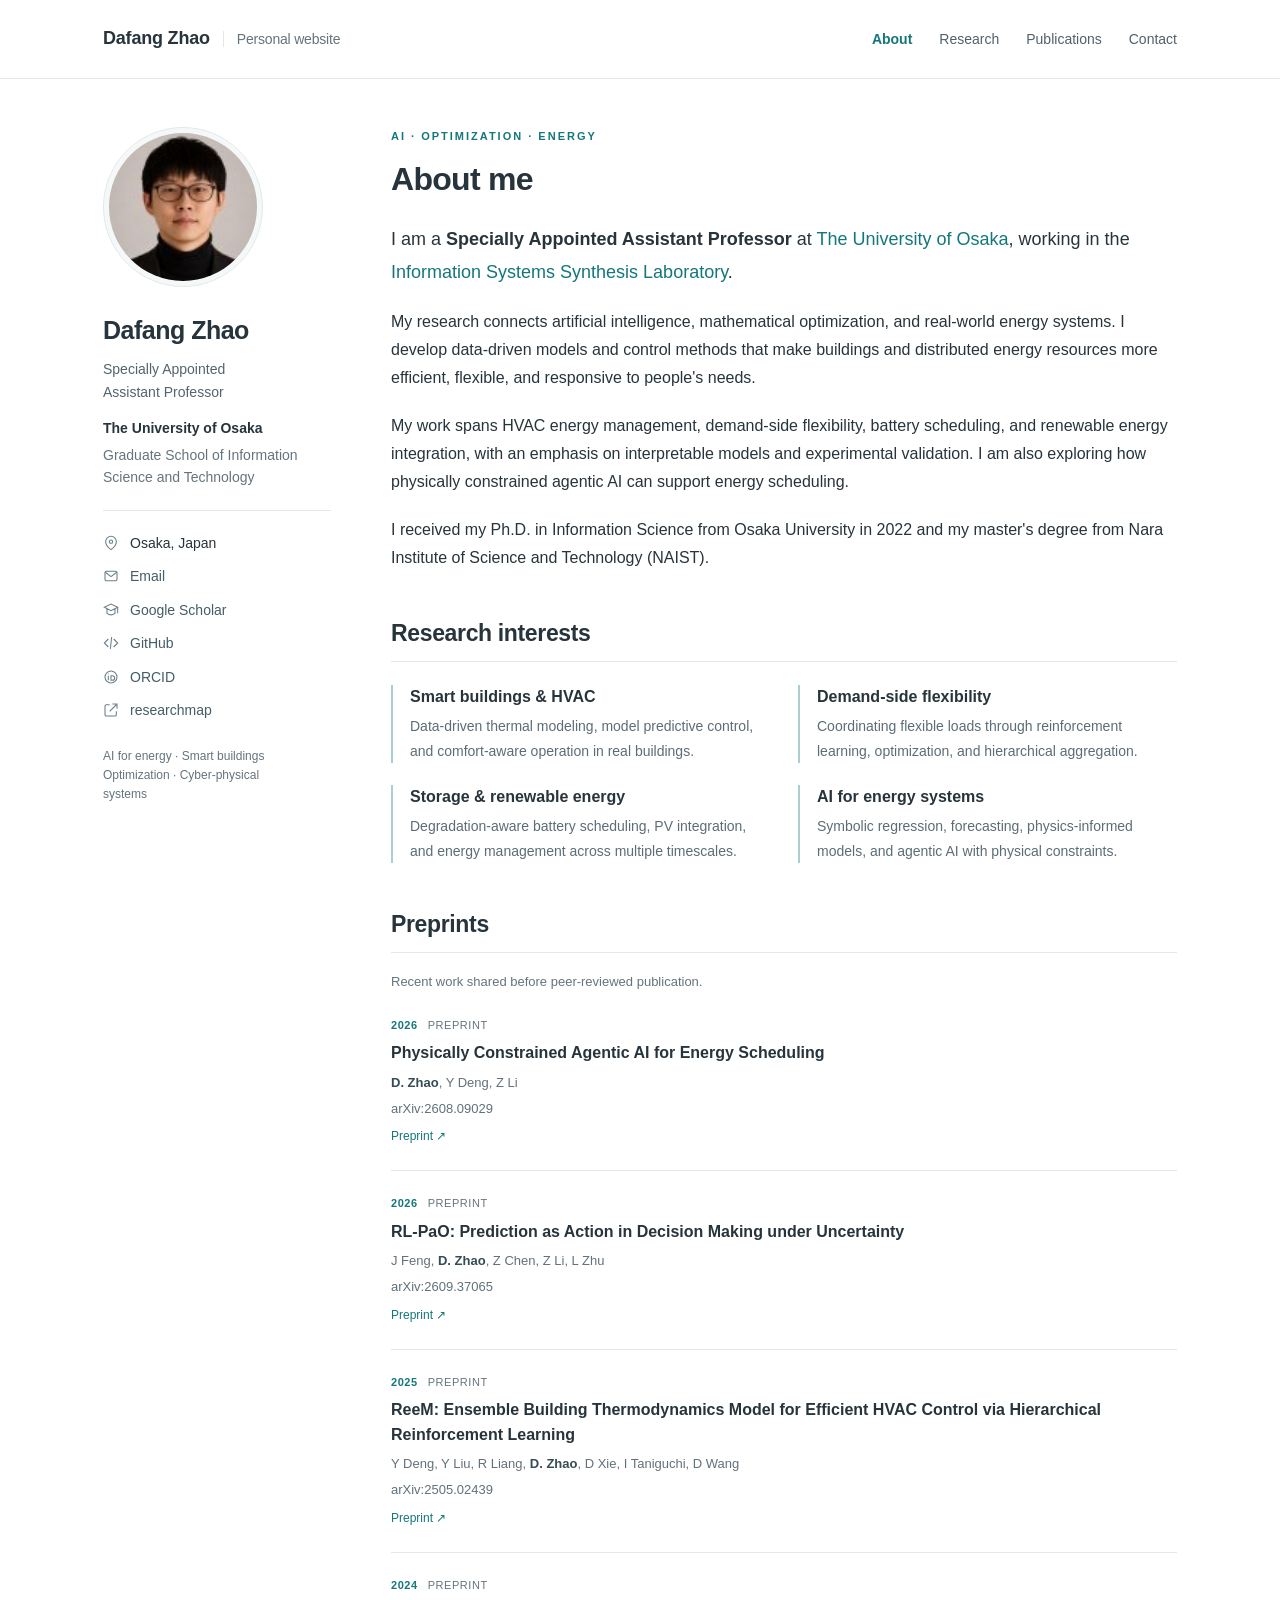
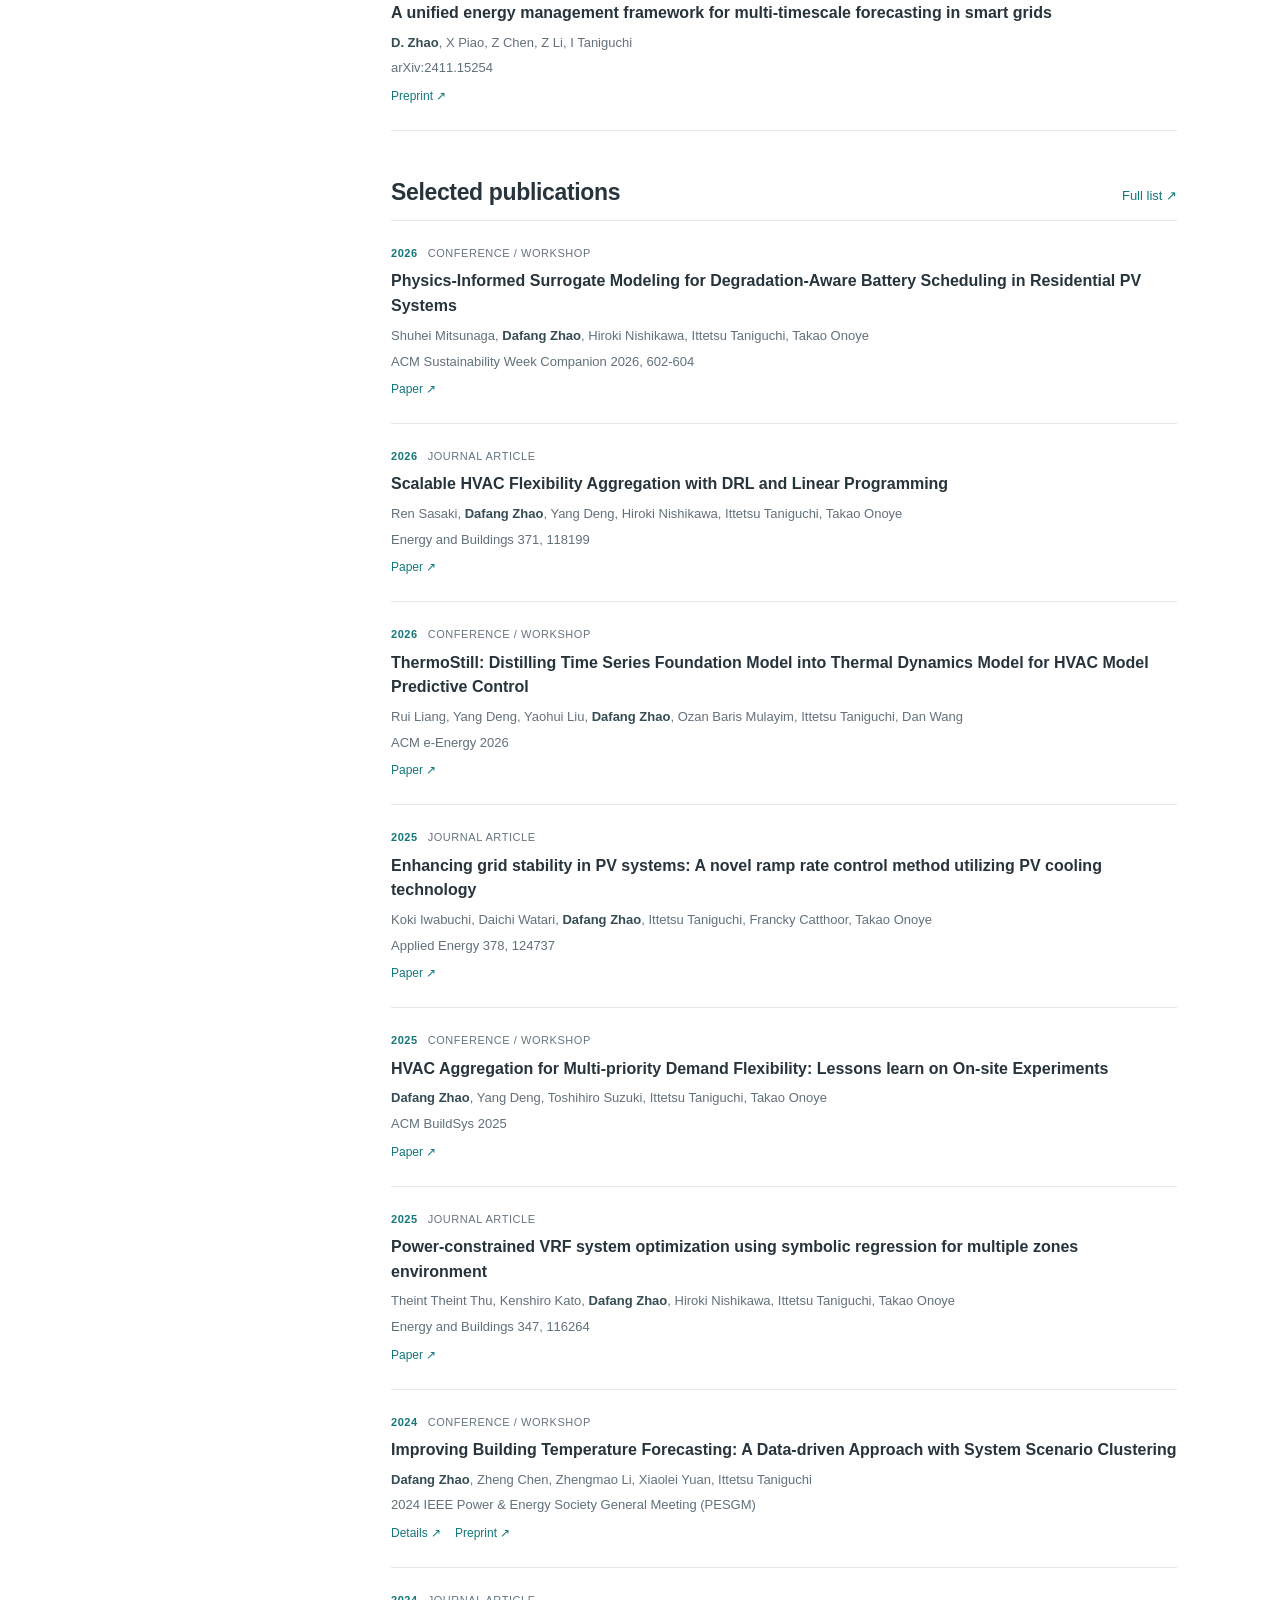
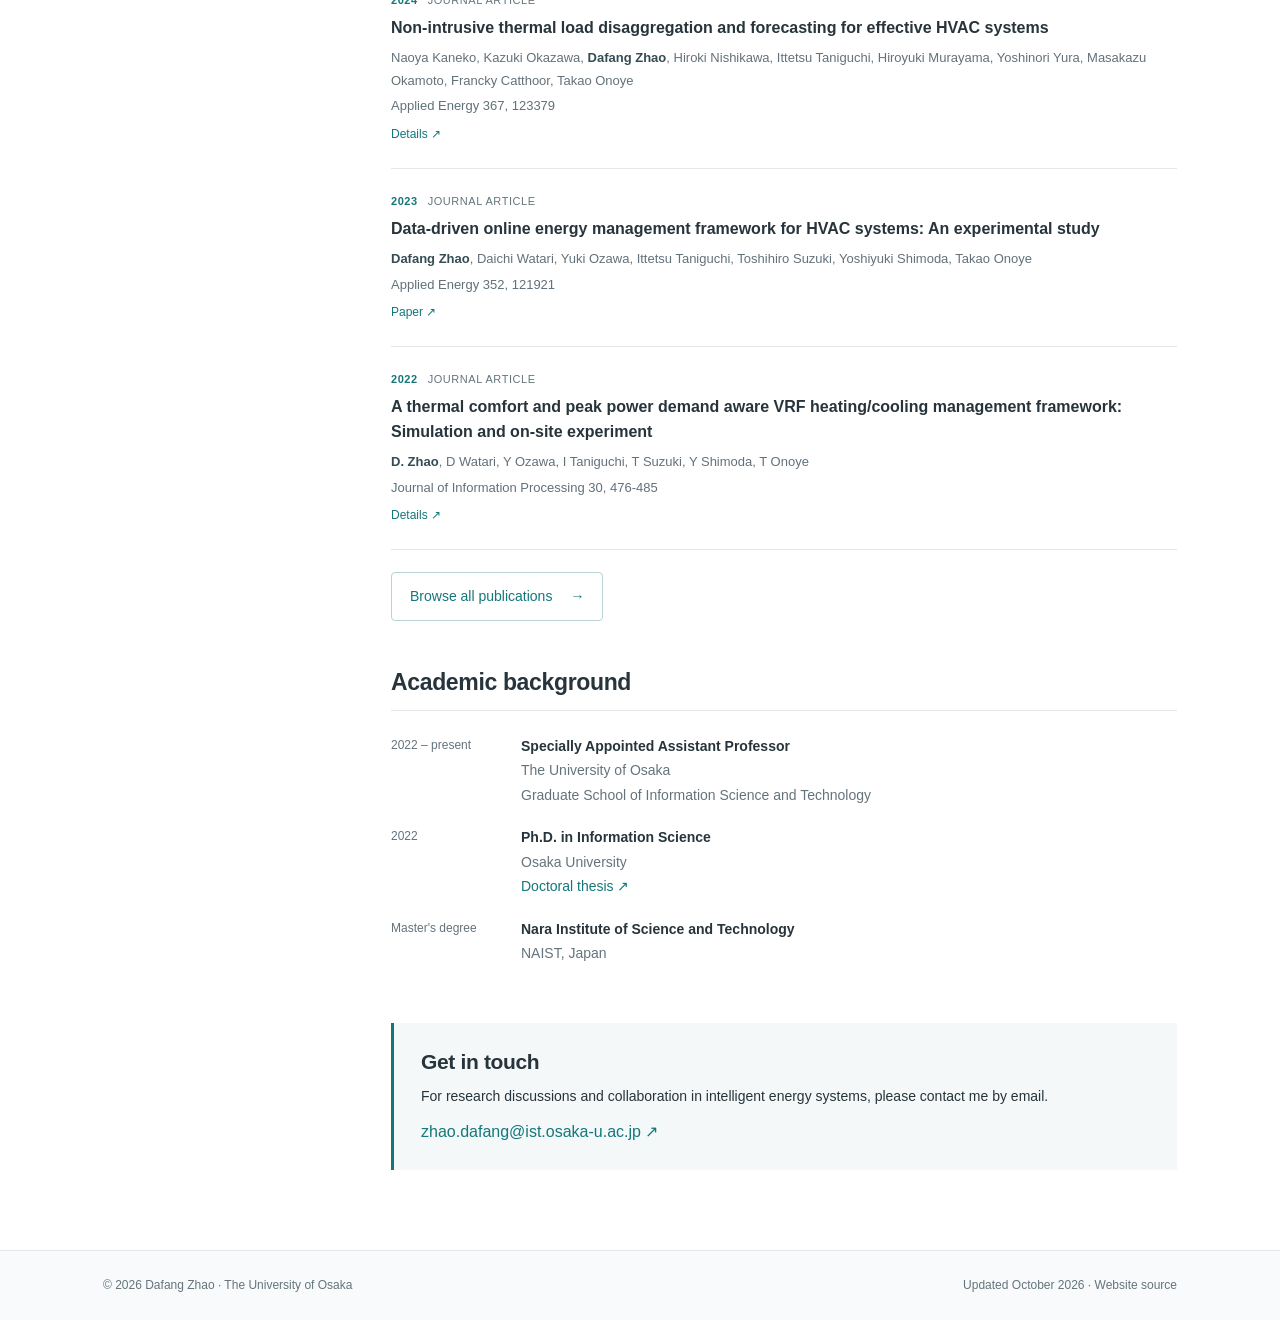
==== index.html @ ebcf97de "Build personal academic website with research profile and searchable publications" ====
<!doctype html>
<html lang="en"><head>
<meta charset="utf-8"><meta name="viewport" content="width=device-width, initial-scale=1">
<title>Dafang Zhao | AI for Energy</title>
<meta name="description" content="Dafang Zhao, Specially Appointed Assistant Professor at The University of Osaka. Research in AI for energy, HVAC control, battery scheduling, and optimization.">
<meta name="theme-color" content="#14777b"><meta property="og:type" content="website"><meta property="og:title" content="Dafang Zhao | AI for Energy">
<meta property="og:description" content="AI, optimization, and intelligent energy systems. Research, publications, and academic background."><meta property="og:url" content="https://jacobzhao.github.io/">
<link rel="canonical" href="https://jacobzhao.github.io/"><link rel="icon" href="assets/favicon.svg" type="image/svg+xml"><link rel="stylesheet" href="assets/style.css">
<script type="application/ld+json">{"@context": "https://schema.org", "@type": "Person", "name": "Dafang Zhao", "url": "https://jacobzhao.github.io/", "image": "https://jacobzhao.github.io/assets/portrait.jpg", "jobTitle": "Specially Appointed Assistant Professor", "affiliation": {"@type": "Organization", "name": "The University of Osaka"}, "sameAs": ["https://scholar.google.com/citations?user=62711IsAAAAJ&hl=en", "https://github.com/JacobZhao", "https://orcid.org/0000-0001-8107-4260", "https://researchmap.jp/zhaodafang?lang=en"]}</script><script src="assets/main.js" defer></script>
</head><body>
<a class="skip-link" href="#main">Skip to content</a>
<header class="masthead"><div class="masthead-inner"><a class="brand" href="index.html">Dafang Zhao<span>Personal website</span></a>
<nav class="main-nav" aria-label="Main navigation"><a href="index.html" aria-current="page">About</a><a href="index.html#research">Research</a><a href="publications.html" >Publications</a><a href="index.html#contact">Contact</a></nav></div></header>
<div class="page-layout"><aside class="profile" aria-label="Dafang Zhao's profile">
      <img class="portrait" src="assets/portrait.jpg" alt="Dafang Zhao" width="160" height="160">
      <h2 class="profile-name">Dafang Zhao</h2>
      <p class="profile-role">Specially Appointed<br>Assistant Professor</p>
      <p class="profile-institution">The University of Osaka<span>Graduate School of Information<br>Science and Technology</span></p>
      <ul class="profile-links"><li class="location"><svg viewBox="0 0 24 24" aria-hidden="true"><path d="M20 10c0 6-8 12-8 12S4 16 4 10a8 8 0 1 1 16 0Z"/><circle cx="12" cy="10" r="2.5"/></svg>Osaka, Japan</li><li><svg viewBox="0 0 24 24" aria-hidden="true"><rect x="3" y="5" width="18" height="14" rx="2"/><path d="m3 6 9 7 9-7"/></svg><a href="mailto:zhao.dafang@ist.osaka-u.ac.jp">Email</a></li><li><svg viewBox="0 0 24 24" aria-hidden="true"><path d="m2 8 10-5 10 5-10 5Z M6 10v7c4 3 8 3 12 0v-7 M22 8v9"/></svg><a href="https://scholar.google.com/citations?user=62711IsAAAAJ&amp;hl=en">Google Scholar</a></li><li><svg viewBox="0 0 24 24" aria-hidden="true"><path d="m8 6-6 6 6 6m8-12 6 6-6 6m-3-15-2 18"/></svg><a href="https://github.com/JacobZhao">GitHub</a></li><li><svg viewBox="0 0 24 24" aria-hidden="true"><circle cx="12" cy="12" r="9"/><path d="M8 10v7m0-10v1m4 2h2a3 3 0 0 1 0 7h-2Z"/></svg><a href="https://orcid.org/0000-0001-8107-4260">ORCID</a></li><li><svg viewBox="0 0 24 24" aria-hidden="true"><path d="M14 3h7v7m0-7L10 14m0-10H5a2 2 0 0 0-2 2v13a2 2 0 0 0 2 2h13a2 2 0 0 0 2-2v-5"/></svg><a href="https://researchmap.jp/zhaodafang?lang=en">researchmap</a></li></ul>
      <p class="sidebar-note">AI for energy · Smart buildings<br>Optimization · Cyber-physical systems</p>
    </aside><main class="content" id="main"><p class="eyebrow">AI · Optimization · Energy</p><h1>About me</h1>
    <p class="intro">I am a <strong>Specially Appointed Assistant Professor</strong> at <a href="https://www.osaka-u.ac.jp/en">The University of Osaka</a>, working in the <a href="https://www-ise2.ist.osaka-u.ac.jp/en/">Information Systems Synthesis Laboratory</a>.</p>
    <p>My research connects artificial intelligence, mathematical optimization, and real-world energy systems. I develop data-driven models and control methods that make buildings and distributed energy resources more efficient, flexible, and responsive to people's needs.</p>
    <p>My work spans HVAC energy management, demand-side flexibility, battery scheduling, and renewable energy integration, with an emphasis on interpretable models and experimental validation. I am also exploring how physically constrained agentic AI can support energy scheduling.</p>
    <p>I received my Ph.D. in Information Science from Osaka University in 2022 and my master's degree from Nara Institute of Science and Technology (NAIST).</p>
    <section class="section" id="research" aria-labelledby="research-title"><div class="section-heading"><h2 id="research-title">Research interests</h2></div>
    <div class="research-list">
      <article class="research-item"><h3>Smart buildings &amp; HVAC</h3><p>Data-driven thermal modeling, model predictive control, and comfort-aware operation in real buildings.</p></article>
      <article class="research-item"><h3>Demand-side flexibility</h3><p>Coordinating flexible loads through reinforcement learning, optimization, and hierarchical aggregation.</p></article>
      <article class="research-item"><h3>Storage &amp; renewable energy</h3><p>Degradation-aware battery scheduling, PV integration, and energy management across multiple timescales.</p></article>
      <article class="research-item"><h3>AI for energy systems</h3><p>Symbolic regression, forecasting, physics-informed models, and agentic AI with physical constraints.</p></article>
    </div></section>
    <section class="section" id="preprints" aria-labelledby="preprints-title"><div class="section-heading"><h2 id="preprints-title">Preprints</h2></div><p class="preprint-note">Recent work shared before peer-reviewed publication.</p><ul class="pub-list"><li class="publication" data-type="preprint" data-year="2026">
      <div class="pub-kicker"><span class="year">2026</span><span>Preprint</span></div>
      <h3><a href="https://arxiv.org/abs/2608.09029">Physically Constrained Agentic AI for Energy Scheduling</a></h3>
      <p class="authors"><strong>D. Zhao</strong>, Y Deng, Z Li</p><p class="venue">arXiv:2608.09029</p>
      <div class="pub-links"><a href="https://arxiv.org/abs/2608.09029">Preprint ↗</a></div></li><li class="publication" data-type="preprint" data-year="2026">
      <div class="pub-kicker"><span class="year">2026</span><span>Preprint</span></div>
      <h3><a href="https://arxiv.org/abs/2609.37065">RL-PaO: Prediction as Action in Decision Making under Uncertainty</a></h3>
      <p class="authors">J Feng, <strong>D. Zhao</strong>, Z Chen, Z Li, L Zhu</p><p class="venue">arXiv:2609.37065</p>
      <div class="pub-links"><a href="https://arxiv.org/abs/2609.37065">Preprint ↗</a></div></li><li class="publication" data-type="preprint" data-year="2025">
      <div class="pub-kicker"><span class="year">2025</span><span>Preprint</span></div>
      <h3><a href="https://arxiv.org/abs/2505.02439">ReeM: Ensemble Building Thermodynamics Model for Efficient HVAC Control via Hierarchical Reinforcement Learning</a></h3>
      <p class="authors">Y Deng, Y Liu, R Liang, <strong>D. Zhao</strong>, D Xie, I Taniguchi, D Wang</p><p class="venue">arXiv:2505.02439</p>
      <div class="pub-links"><a href="https://arxiv.org/abs/2505.02439">Preprint ↗</a></div></li><li class="publication" data-type="preprint" data-year="2024">
      <div class="pub-kicker"><span class="year">2024</span><span>Preprint</span></div>
      <h3><a href="https://arxiv.org/abs/2411.15254">A unified energy management framework for multi-timescale forecasting in smart grids</a></h3>
      <p class="authors"><strong>D. Zhao</strong>, X Piao, Z Chen, Z Li, I Taniguchi</p><p class="venue">arXiv:2411.15254</p>
      <div class="pub-links"><a href="https://arxiv.org/abs/2411.15254">Preprint ↗</a></div></li></ul></section><section class="section" id="publications" aria-labelledby="publications-title"><div class="section-heading"><h2 id="publications-title">Selected publications</h2><a href="publications.html">Full list ↗</a></div><ul class="pub-list"><li class="publication" data-type="conference" data-year="2026">
      <div class="pub-kicker"><span class="year">2026</span><span>Conference / workshop</span></div>
      <h3><a href="https://doi.org/10.1145/3765611.3815356">Physics-Informed Surrogate Modeling for Degradation-Aware Battery Scheduling in Residential PV Systems</a></h3>
      <p class="authors">Shuhei Mitsunaga, <strong>Dafang Zhao</strong>, Hiroki Nishikawa, Ittetsu Taniguchi, Takao Onoye</p><p class="venue">ACM Sustainability Week Companion 2026, 602-604</p>
      <div class="pub-links"><a href="https://doi.org/10.1145/3765611.3815356">Paper ↗</a></div></li><li class="publication" data-type="journal" data-year="2026">
      <div class="pub-kicker"><span class="year">2026</span><span>Journal article</span></div>
      <h3><a href="https://doi.org/10.1016/j.enbuild.2026.118199">Scalable HVAC Flexibility Aggregation with DRL and Linear Programming</a></h3>
      <p class="authors">Ren Sasaki, <strong>Dafang Zhao</strong>, Yang Deng, Hiroki Nishikawa, Ittetsu Taniguchi, Takao Onoye</p><p class="venue">Energy and Buildings 371, 118199</p>
      <div class="pub-links"><a href="https://doi.org/10.1016/j.enbuild.2026.118199">Paper ↗</a></div></li><li class="publication" data-type="conference" data-year="2026">
      <div class="pub-kicker"><span class="year">2026</span><span>Conference / workshop</span></div>
      <h3><a href="https://doi.org/10.1145/3744255.3811745">ThermoStill: Distilling Time Series Foundation Model into Thermal Dynamics Model for HVAC Model Predictive Control</a></h3>
      <p class="authors">Rui Liang, Yang Deng, Yaohui Liu, <strong>Dafang Zhao</strong>, Ozan Baris Mulayim, Ittetsu Taniguchi, Dan Wang</p><p class="venue">ACM e-Energy 2026</p>
      <div class="pub-links"><a href="https://doi.org/10.1145/3744255.3811745">Paper ↗</a></div></li><li class="publication" data-type="journal" data-year="2025">
      <div class="pub-kicker"><span class="year">2025</span><span>Journal article</span></div>
      <h3><a href="https://doi.org/10.1016/j.apenergy.2024.124737">Enhancing grid stability in PV systems: A novel ramp rate control method utilizing PV cooling technology</a></h3>
      <p class="authors">Koki Iwabuchi, Daichi Watari, <strong>Dafang Zhao</strong>, Ittetsu Taniguchi, Francky Catthoor, Takao Onoye</p><p class="venue">Applied Energy 378, 124737</p>
      <div class="pub-links"><a href="https://doi.org/10.1016/j.apenergy.2024.124737">Paper ↗</a></div></li><li class="publication" data-type="conference" data-year="2025">
      <div class="pub-kicker"><span class="year">2025</span><span>Conference / workshop</span></div>
      <h3><a href="https://doi.org/10.1145/3736425.3770099">HVAC Aggregation for Multi-priority Demand Flexibility: Lessons learn on On-site Experiments</a></h3>
      <p class="authors"><strong>Dafang Zhao</strong>, Yang Deng, Toshihiro Suzuki, Ittetsu Taniguchi, Takao Onoye</p><p class="venue">ACM BuildSys 2025</p>
      <div class="pub-links"><a href="https://doi.org/10.1145/3736425.3770099">Paper ↗</a></div></li><li class="publication" data-type="journal" data-year="2025">
      <div class="pub-kicker"><span class="year">2025</span><span>Journal article</span></div>
      <h3><a href="https://doi.org/10.1016/j.enbuild.2025.116264">Power-constrained VRF system optimization using symbolic regression for multiple zones environment</a></h3>
      <p class="authors">Theint Theint Thu, Kenshiro Kato, <strong>Dafang Zhao</strong>, Hiroki Nishikawa, Ittetsu Taniguchi, Takao Onoye</p><p class="venue">Energy and Buildings 347, 116264</p>
      <div class="pub-links"><a href="https://doi.org/10.1016/j.enbuild.2025.116264">Paper ↗</a></div></li><li class="publication" data-type="conference" data-year="2024">
      <div class="pub-kicker"><span class="year">2024</span><span>Conference / workshop</span></div>
      <h3><a href="https://scholar.google.com/citations?view_op=view_citation&amp;hl=en&amp;user=62711IsAAAAJ&amp;citation_for_view=62711IsAAAAJ:8k81kl-MbHgC">Improving Building Temperature Forecasting: A Data-driven Approach with System Scenario Clustering</a></h3>
      <p class="authors"><strong>Dafang Zhao</strong>, Zheng Chen, Zhengmao Li, Xiaolei Yuan, Ittetsu Taniguchi</p><p class="venue">2024 IEEE Power &amp; Energy Society General Meeting (PESGM)</p>
      <div class="pub-links"><a href="https://scholar.google.com/citations?view_op=view_citation&amp;hl=en&amp;user=62711IsAAAAJ&amp;citation_for_view=62711IsAAAAJ:8k81kl-MbHgC">Details ↗</a><a href="https://arxiv.org/abs/2402.13628">Preprint ↗</a></div></li><li class="publication" data-type="journal" data-year="2024">
      <div class="pub-kicker"><span class="year">2024</span><span>Journal article</span></div>
      <h3><a href="https://scholar.google.com/citations?view_op=view_citation&amp;hl=en&amp;user=62711IsAAAAJ&amp;citation_for_view=62711IsAAAAJ:ULOm3_A8WrAC">Non-intrusive thermal load disaggregation and forecasting for effective HVAC systems</a></h3>
      <p class="authors">Naoya Kaneko, Kazuki Okazawa, <strong>Dafang Zhao</strong>, Hiroki Nishikawa, Ittetsu Taniguchi, Hiroyuki Murayama, Yoshinori Yura, Masakazu Okamoto, Francky Catthoor, Takao Onoye</p><p class="venue">Applied Energy 367, 123379</p>
      <div class="pub-links"><a href="https://scholar.google.com/citations?view_op=view_citation&amp;hl=en&amp;user=62711IsAAAAJ&amp;citation_for_view=62711IsAAAAJ:ULOm3_A8WrAC">Details ↗</a></div></li><li class="publication" data-type="journal" data-year="2023">
      <div class="pub-kicker"><span class="year">2023</span><span>Journal article</span></div>
      <h3><a href="https://doi.org/10.1016/j.apenergy.2023.121921">Data-driven online energy management framework for HVAC systems: An experimental study</a></h3>
      <p class="authors"><strong>Dafang Zhao</strong>, Daichi Watari, Yuki Ozawa, Ittetsu Taniguchi, Toshihiro Suzuki, Yoshiyuki Shimoda, Takao Onoye</p><p class="venue">Applied Energy 352, 121921</p>
      <div class="pub-links"><a href="https://doi.org/10.1016/j.apenergy.2023.121921">Paper ↗</a></div></li><li class="publication" data-type="journal" data-year="2022">
      <div class="pub-kicker"><span class="year">2022</span><span>Journal article</span></div>
      <h3><a href="https://scholar.google.com/citations?view_op=view_citation&amp;hl=en&amp;user=62711IsAAAAJ&amp;citation_for_view=62711IsAAAAJ:qjMakFHDy7sC">A thermal comfort and peak power demand aware VRF heating/cooling management framework: Simulation and on-site experiment</a></h3>
      <p class="authors"><strong>D. Zhao</strong>, D Watari, Y Ozawa, I Taniguchi, T Suzuki, Y Shimoda, T Onoye</p><p class="venue">Journal of Information Processing 30, 476-485</p>
      <div class="pub-links"><a href="https://scholar.google.com/citations?view_op=view_citation&amp;hl=en&amp;user=62711IsAAAAJ&amp;citation_for_view=62711IsAAAAJ:qjMakFHDy7sC">Details ↗</a></div></li></ul><a class="all-link" href="publications.html">Browse all publications <span aria-hidden="true">→</span></a></section>
    <section class="section" id="background" aria-labelledby="background-title"><div class="section-heading"><h2 id="background-title">Academic background</h2></div>
    <div class="timeline"><div class="timeline-time">2022 – present</div><div><strong>Specially Appointed Assistant Professor</strong><p>The University of Osaka<br>Graduate School of Information Science and Technology</p></div></div>
    <div class="timeline"><div class="timeline-time">2022</div><div><strong>Ph.D. in Information Science</strong><p>Osaka University</p><a href="https://hdl.handle.net/11094/89577">Doctoral thesis ↗</a></div></div>
    <div class="timeline"><div class="timeline-time">Master's degree</div><div><strong>Nara Institute of Science and Technology</strong><p>NAIST, Japan</p></div></div></section>
    <section class="contact-box" id="contact" aria-labelledby="contact-title"><h2 id="contact-title">Get in touch</h2><p>For research discussions and collaboration in intelligent energy systems, please contact me by email.</p><a href="mailto:zhao.dafang@ist.osaka-u.ac.jp">zhao.dafang@ist.osaka-u.ac.jp ↗</a></section></main></div>
<footer class="footer"><div class="footer-inner"><span>© 2026 Dafang Zhao · The University of Osaka</span><span>Updated October 2026 · <a href="https://github.com/JacobZhao/JacobZhao.github.io">Website source</a></span></div></footer>
</body></html>
---- assets/style.css ----
:root{--ink:#27343b;--muted:#65747c;--accent:#14777b;--line:#e2e8e9;--soft:#f4f8f8;--paper:#fff;--max:1130px}*{box-sizing:border-box}html{scroll-behavior:smooth;scroll-padding-top:100px}body{margin:0;color:var(--ink);background:var(--paper);font:16px/1.75 -apple-system,BlinkMacSystemFont,"Segoe UI",Arial,sans-serif}a{color:var(--accent);text-decoration:none;text-underline-offset:4px}a:hover{text-decoration:underline}a:focus-visible,button:focus-visible,input:focus-visible,select:focus-visible,summary:focus-visible{outline:3px solid #e8ab44;outline-offset:4px}button,input,select{font:inherit}button,a,input,select{-webkit-tap-highlight-color:transparent}h1,h2,h3,p{margin-top:0}h1{font-size:32px;line-height:1.25;letter-spacing:-.7px;margin-bottom:24px}h2{font-size:23px;line-height:1.4;letter-spacing:-.35px;margin-bottom:22px}h3{font-size:17px;line-height:1.5;margin-bottom:5px}p{margin-bottom:20px}strong{font-weight:650}.skip-link{position:fixed;top:-100px;left:20px;background:var(--ink);color:white;padding:10px 20px;z-index:100}.skip-link:focus{top:10px}.masthead{border-bottom:1px solid var(--line);background:rgba(255,255,255,.97);position:sticky;top:0;z-index:10}.masthead-inner{max-width:var(--max);margin:auto;min-height:78px;display:flex;align-items:center;justify-content:space-between;padding:0 28px;gap:25px}.brand{font-weight:700;font-size:18px;color:var(--ink);letter-spacing:-.2px}.brand span{font-weight:400;color:var(--muted);font-size:14px;margin-left:13px;padding-left:13px;border-left:1px solid var(--line)}.main-nav{display:flex;gap:27px;font-size:14px}.main-nav a{color:#51616a}.main-nav a[aria-current=page]{color:var(--accent);font-weight:650}.page-layout{max-width:var(--max);margin:0 auto;display:grid;grid-template-columns:228px minmax(0,1fr);gap:60px;padding:48px 28px 80px}.profile{position:sticky;top:114px;align-self:start}.portrait{width:160px;height:160px;object-fit:cover;object-position:center 28%;border-radius:50%;padding:5px;border:1px solid var(--line);margin-bottom:19px;background:var(--soft)}.profile-name{font-size:25px;letter-spacing:-.5px;line-height:1.25;margin:0 0 12px}.profile-role{font-size:14px;line-height:1.65;color:#53646d;margin-bottom:13px}.profile-institution{font-size:14px;line-height:1.6;font-weight:600;margin-bottom:21px}.profile-institution span{display:block;font-weight:400;color:var(--muted);margin-top:4px}.profile-links{display:flex;flex-direction:column;gap:9px;margin:18px 0 24px;padding:20px 0 0;border-top:1px solid var(--line);list-style:none;font-size:14px}.profile-links li{display:flex;align-items:center;gap:11px}.profile-links svg{width:16px;height:16px;flex:none;stroke:currentColor;fill:none;stroke-width:1.6;color:#6c8088}.profile-links a{color:#465d67}.sidebar-note{font-size:12px;color:var(--muted);line-height:1.6;max-width:200px}.content{min-width:0}.eyebrow{font-size:11px;font-weight:700;letter-spacing:2px;text-transform:uppercase;color:var(--accent);margin-bottom:13px}.intro{font-size:18px;line-height:1.8}.intro strong{font-weight:650}.section{margin-top:45px;scroll-margin-top:105px}.section-heading{display:flex;align-items:baseline;justify-content:space-between;gap:16px;border-bottom:1px solid var(--line);margin-bottom:23px;padding-bottom:12px}.section-heading h2{margin:0}.section-heading a{font-size:13px;white-space:nowrap}.research-list{display:grid;grid-template-columns:1fr 1fr;gap:22px 28px}.research-item{border-left:2px solid #a9cfd0;padding-left:17px}.research-item h3{font-size:16px}.research-item p{font-size:14px;line-height:1.75;color:#5c6d75;margin-bottom:0}.pub-list{list-style:none;padding:0;margin:0}.publication{padding:0 0 23px;margin:0 0 23px;border-bottom:1px solid var(--line)}.publication:last-child{margin-bottom:0}.pub-kicker{display:flex;align-items:center;gap:10px;color:var(--muted);font-size:11px;letter-spacing:.55px;margin-bottom:6px;text-transform:uppercase}.pub-kicker .year{font-weight:750;color:var(--accent)}.publication h3{font-size:16px;line-height:1.55;font-weight:650;margin-bottom:6px}.publication h3 a{color:var(--ink)}.authors{font-size:13px;line-height:1.75;color:#63717a;margin:0 0 3px}.authors strong{color:#354c54}.venue{font-size:13px;line-height:1.65;margin:0;color:#607179}.pub-links{display:flex;gap:14px;margin-top:7px;font-size:12px}.preprint-note{font-size:13px;color:var(--muted);margin:-5px 0 22px}.timeline{display:grid;grid-template-columns:110px 1fr;gap:20px;font-size:14px;padding:0 0 18px}.timeline-time{color:var(--muted);font-size:12px;line-height:1.9}.timeline strong{display:block}.timeline p{margin:0;color:var(--muted)}.contact-box{background:var(--soft);border-left:3px solid var(--accent);padding:24px 27px;margin-top:39px}.contact-box h2{font-size:21px;margin-bottom:8px}.contact-box p{font-size:14px;margin-bottom:9px}.contact-box a{overflow-wrap:anywhere}.footer{border-top:1px solid var(--line);background:#f8fafb;font-size:12px;color:var(--muted)}.footer-inner{max-width:var(--max);margin:auto;padding:24px 28px;display:flex;justify-content:space-between;gap:15px}.footer a{color:var(--muted)}.all-link{display:inline-flex;align-items:center;gap:18px;padding:11px 18px;border:1px solid #b9d2d4;border-radius:4px;font-size:14px;margin-top:22px}.back-link{font-size:13px;display:inline-block;margin-bottom:22px}.page-intro{color:var(--muted);font-size:15px;margin-bottom:28px}.publication-tools{background:var(--soft);padding:20px;margin-bottom:18px;border:1px solid var(--line);border-radius:5px}.search-label{display:block;font-weight:600;font-size:13px;margin-bottom:7px}.search-input{width:100%;padding:10px 13px;border:1px solid #becdd0;border-radius:3px;background:white;font-size:14px;color:var(--ink)}.filter-row{display:flex;gap:10px;flex-wrap:wrap;margin-top:13px;align-items:center}.type-filter{display:flex;gap:6px;flex-wrap:wrap}.filter-button{font-size:12px;border:1px solid #cddadb;background:white;color:#4a626b;border-radius:4px;padding:5px 9px;cursor:pointer}.filter-button[aria-pressed=true]{background:var(--accent);border-color:var(--accent);color:white}.year-select{font-size:12px;padding:6px 9px;margin-left:auto;border:1px solid #cddadb;border-radius:4px;background:white;color:var(--ink)}.results-status{font-size:12px;color:var(--muted);margin-bottom:22px}.year-heading{font-size:20px;margin:29px 0 23px;color:var(--accent)}.empty-state{padding:32px 18px;background:var(--soft);text-align:center;color:var(--muted)}.reset-button{border:0;background:none;color:var(--accent);cursor:pointer;text-decoration:underline;padding:6px}.small-print{font-size:12px;color:var(--muted)}[hidden]{display:none!important}.js-only{display:none}.js .js-only{display:block}.mobile-links{display:none}@media(min-width:1500px){:root{--max:1200px}.page-layout{grid-template-columns:240px minmax(0,1fr);gap:76px}}@media(max-width:900px){.brand span{display:none}.page-layout{grid-template-columns:205px minmax(0,1fr);gap:30px}.main-nav{gap:18px}.research-list{grid-template-columns:1fr;gap:19px}.profile-role{font-size:13px}}@media(max-width:640px){html{scroll-padding-top:100px}.masthead-inner{min-height:unset;padding:15px 22px 12px;display:block}.brand{font-size:17px}.main-nav{margin-top:10px;gap:22px;font-size:12px}.page-layout{display:block;padding:30px 22px 48px}.profile{position:static;display:grid;grid-template-columns:94px 1fr;gap:0 20px;border-bottom:1px solid var(--line);padding-bottom:25px;margin-bottom:29px}.portrait{width:94px;height:94px;grid-column:1;grid-row:1/4;margin:0;padding:3px}.profile-name{font-size:23px;margin-bottom:6px}.profile-role{margin:0 0 5px;font-size:12px;line-height:1.5}.profile-institution{font-size:12px;margin:0}.profile-institution span{display:none}.profile-links{grid-column:1/-1;flex-direction:row;flex-wrap:wrap;gap:10px 19px;border:0;margin:18px 0 0;padding:0;font-size:12px}.profile-links li.location{display:none}.profile-links svg{width:14px;height:14px}.sidebar-note{display:none}h1{font-size:28px;margin-bottom:19px}.intro{font-size:16px}.content p{font-size:15px}.content p.authors,.content p.venue{font-size:12px}.content p.pub-kicker{font-size:10px}h2{font-size:21px}.section{margin-top:34px}.section-heading{gap:12px}.section-heading a{font-size:12px}.research-list{grid-template-columns:1fr;gap:19px}.research-item p{font-size:14px}.publication h3{font-size:15px}.timeline{grid-template-columns:85px 1fr;gap:14px}.timeline p{font-size:13px}.contact-box{padding:20px}.footer-inner{display:block;padding:22px}.footer-inner span{display:block;margin-bottom:5px}.publication-tools{padding:14px}.year-select{margin-left:0}.filter-row{gap:12px}.page-intro{font-size:14px}.content p.results-status,.content p.small-print,.content p.preprint-note{font-size:12px}}@media(prefers-reduced-motion:reduce){html{scroll-behavior:auto}}@media print{.masthead,.profile,.publication-tools,.footer,.back-link,.all-link{display:none!important}.page-layout{display:block;padding:0}.content{max-width:none}.publication{break-inside:avoid}.publication[hidden],.year-group[hidden]{display:block!important}a{color:inherit}.contact-box{background:none}}
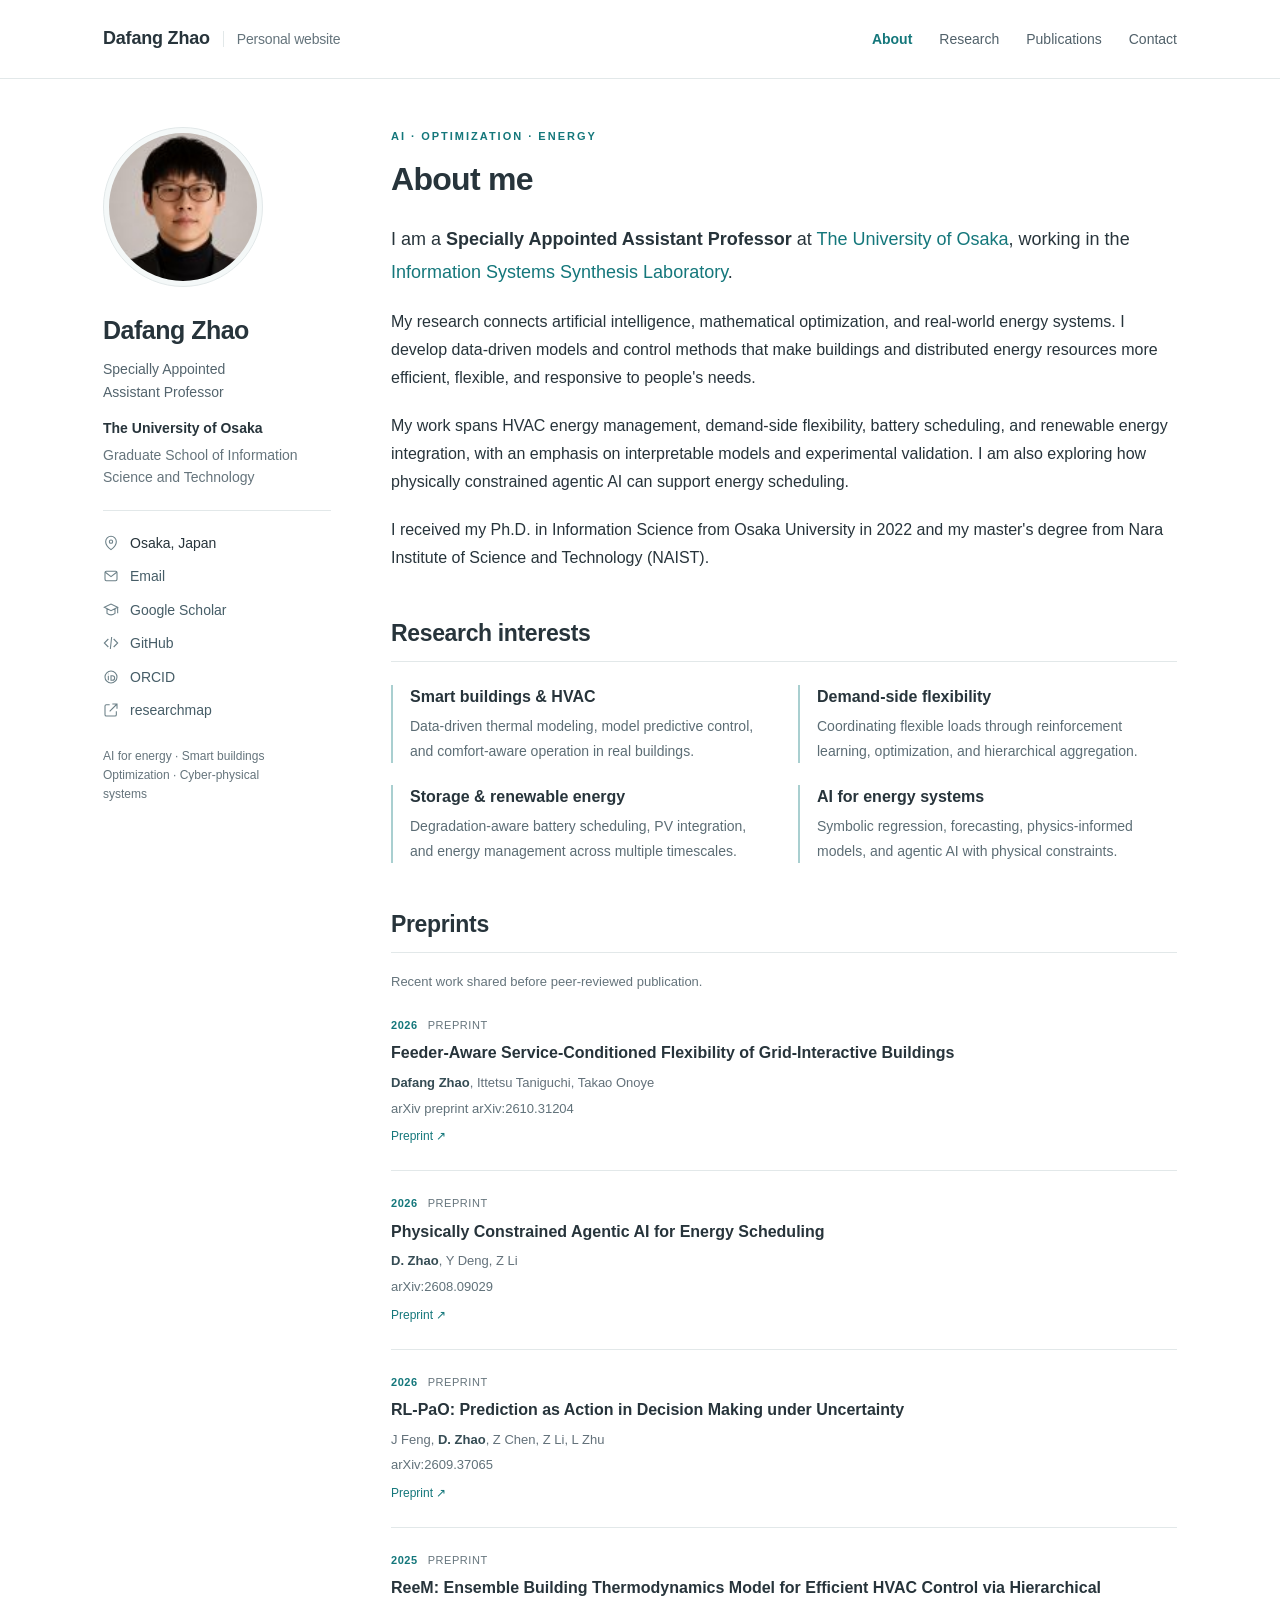
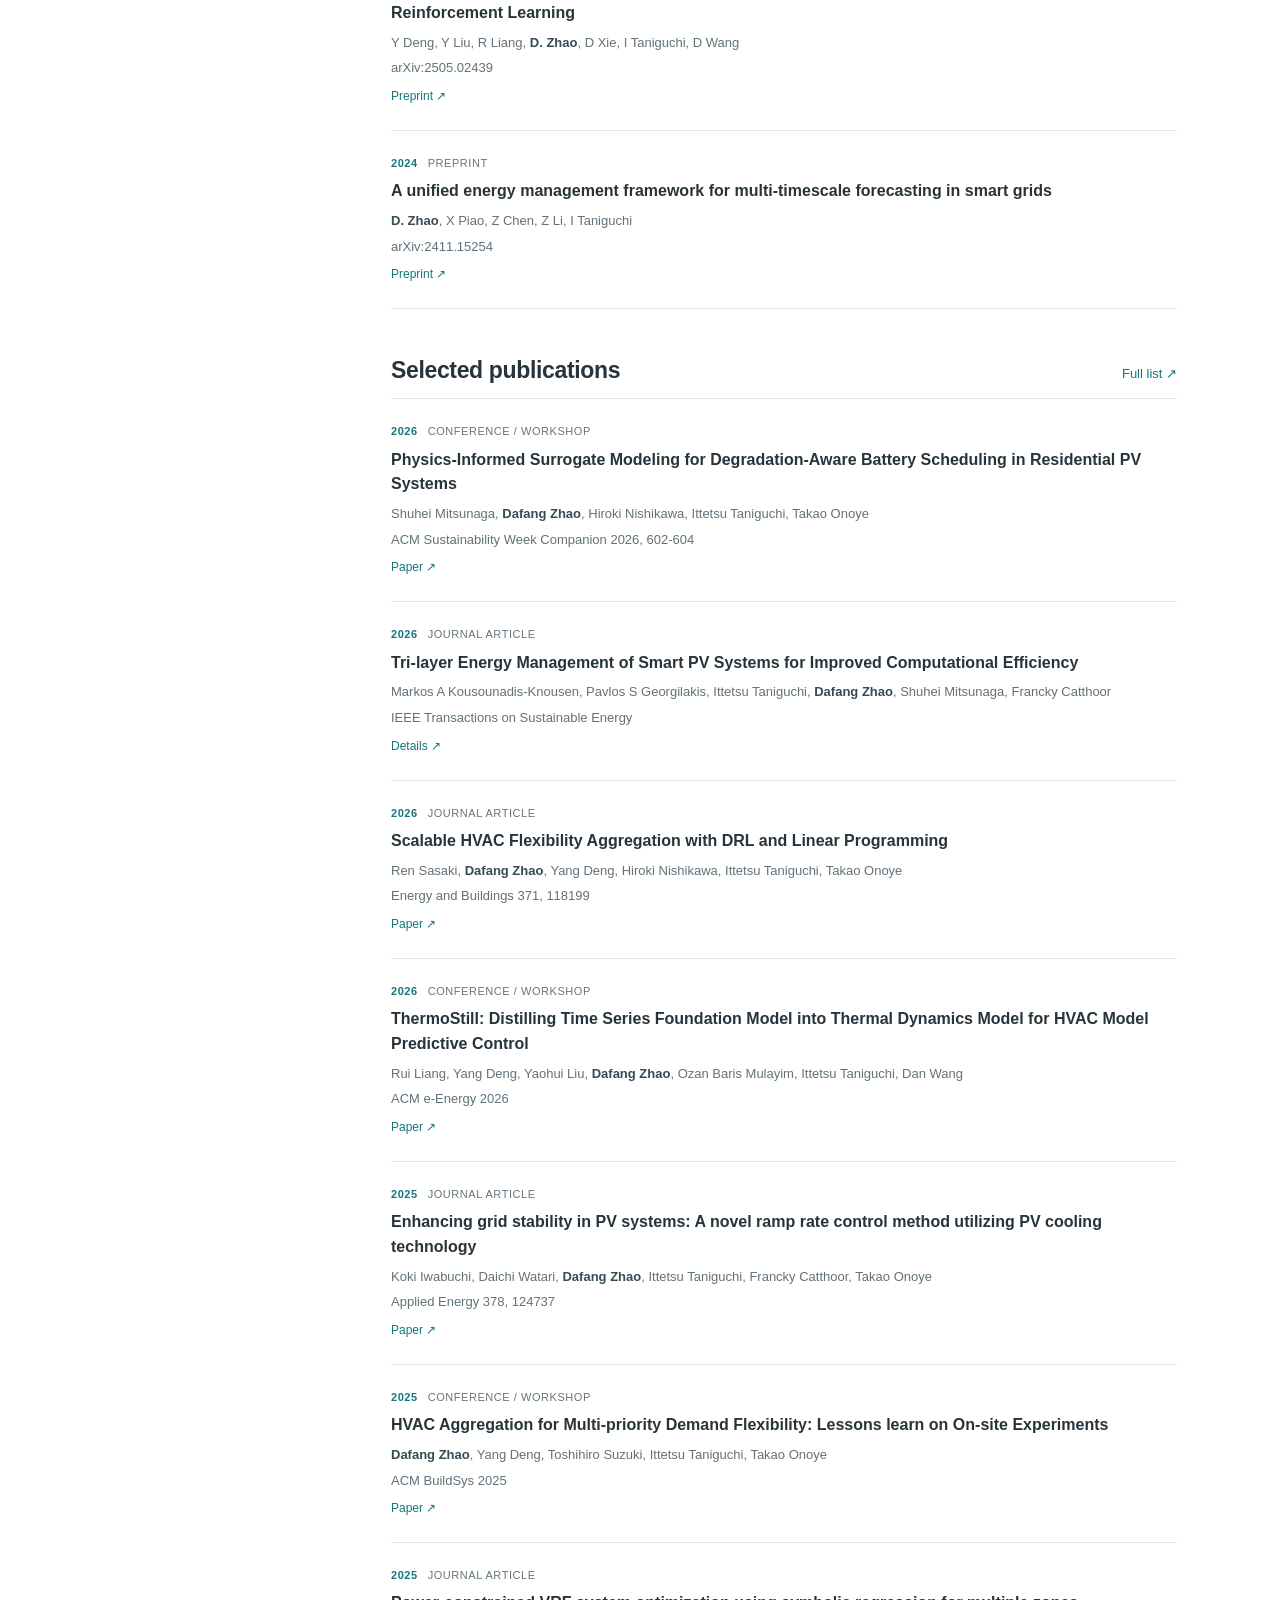
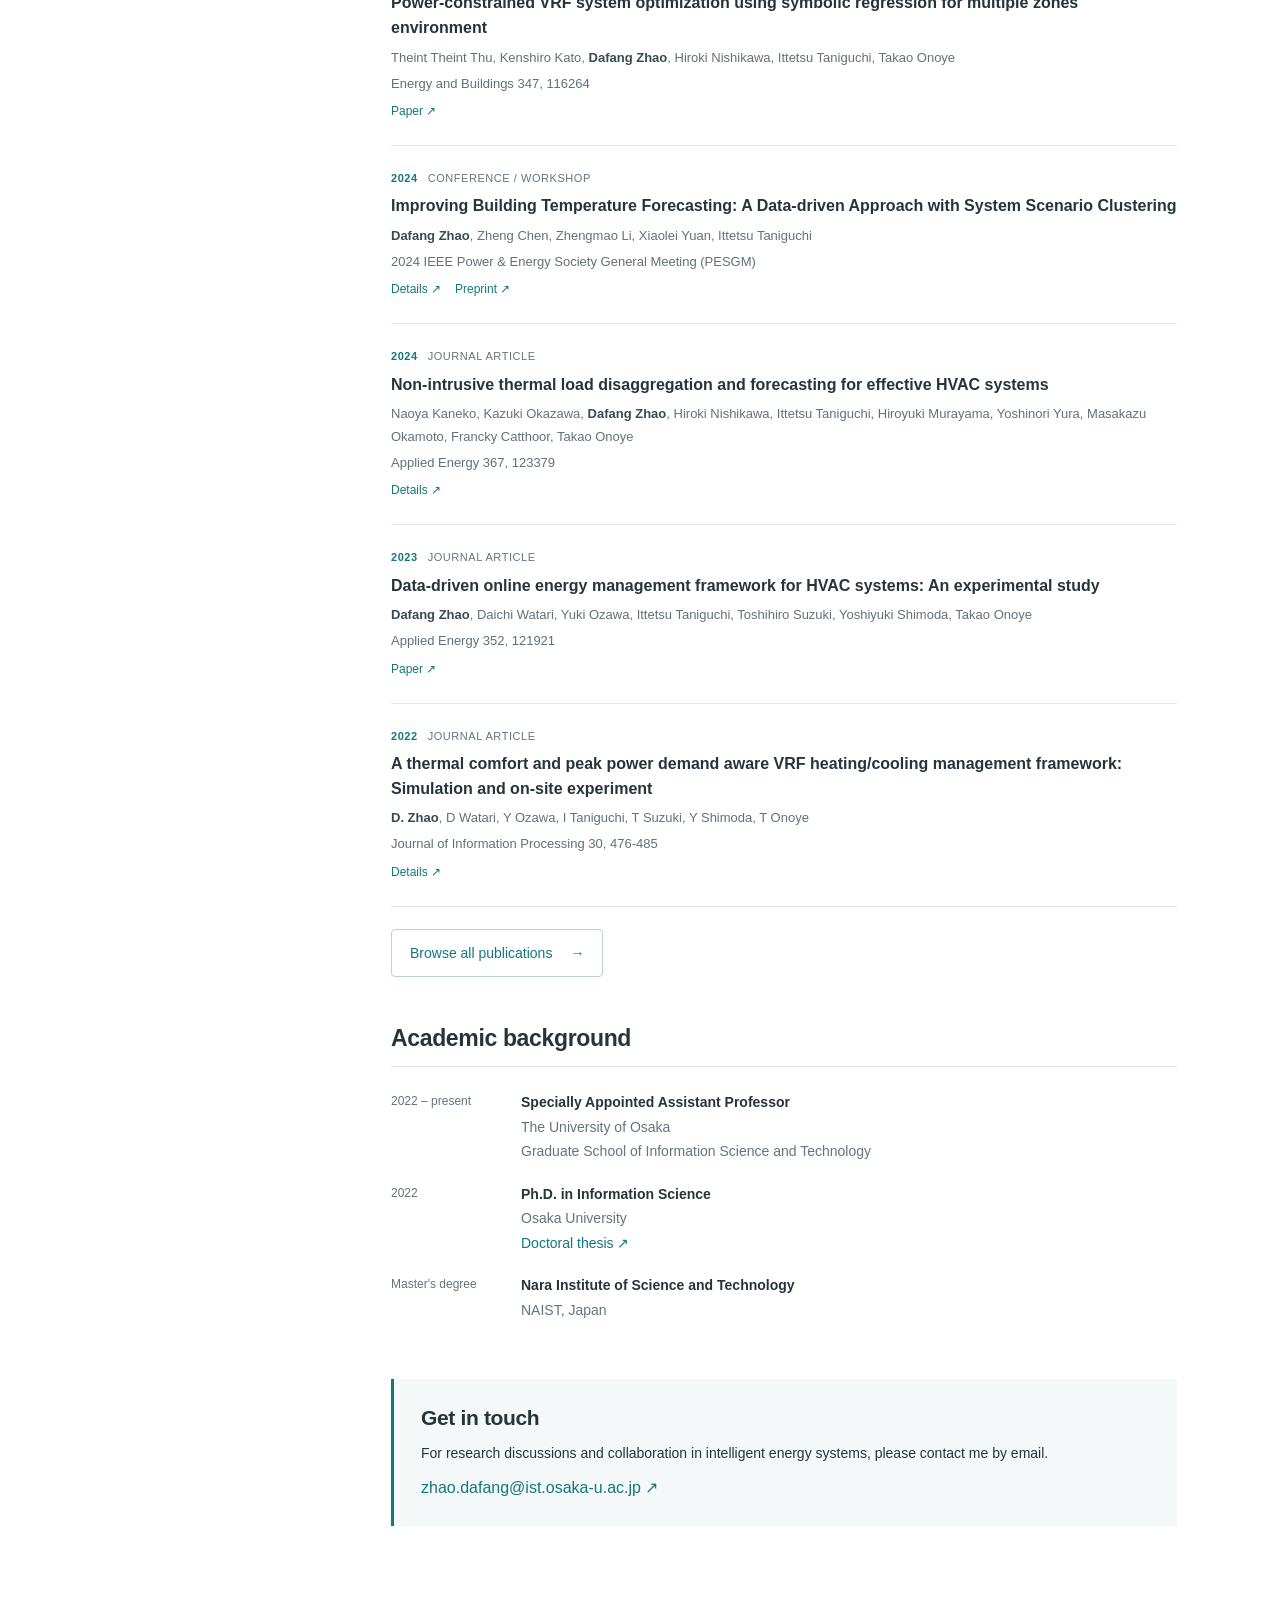
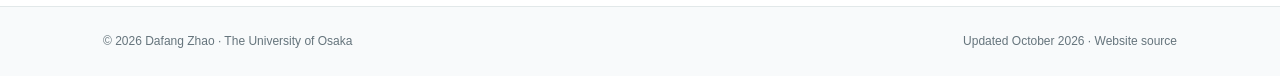
==== commit 25c2ce25: "add new publication" ====
--- a/index.html
+++ b/index.html
@@ -32,6 +32,10 @@
     </div></section>
     <section class="section" id="preprints" aria-labelledby="preprints-title"><div class="section-heading"><h2 id="preprints-title">Preprints</h2></div><p class="preprint-note">Recent work shared before peer-reviewed publication.</p><ul class="pub-list"><li class="publication" data-type="preprint" data-year="2026">
       <div class="pub-kicker"><span class="year">2026</span><span>Preprint</span></div>
+      <h3><a href="https://arxiv.org/abs/2610.31204">Feeder-Aware Service-Conditioned Flexibility of Grid-Interactive Buildings</a></h3>
+      <p class="authors"><strong>Dafang Zhao</strong>, Ittetsu Taniguchi, Takao Onoye</p><p class="venue">arXiv preprint arXiv:2610.31204</p>
+      <div class="pub-links"><a href="https://arxiv.org/abs/2610.31204">Preprint ↗</a></div></li><li class="publication" data-type="preprint" data-year="2026">
+      <div class="pub-kicker"><span class="year">2026</span><span>Preprint</span></div>
       <h3><a href="https://arxiv.org/abs/2608.09029">Physically Constrained Agentic AI for Energy Scheduling</a></h3>
       <p class="authors"><strong>D. Zhao</strong>, Y Deng, Z Li</p><p class="venue">arXiv:2608.09029</p>
       <div class="pub-links"><a href="https://arxiv.org/abs/2608.09029">Preprint ↗</a></div></li><li class="publication" data-type="preprint" data-year="2026">
@@ -51,6 +55,10 @@
       <h3><a href="https://doi.org/10.1145/3765611.3815356">Physics-Informed Surrogate Modeling for Degradation-Aware Battery Scheduling in Residential PV Systems</a></h3>
       <p class="authors">Shuhei Mitsunaga, <strong>Dafang Zhao</strong>, Hiroki Nishikawa, Ittetsu Taniguchi, Takao Onoye</p><p class="venue">ACM Sustainability Week Companion 2026, 602-604</p>
       <div class="pub-links"><a href="https://doi.org/10.1145/3765611.3815356">Paper ↗</a></div></li><li class="publication" data-type="journal" data-year="2026">
+      <div class="pub-kicker"><span class="year">2026</span><span>Journal article</span></div>
+      <h3><a href="https://scholar.google.com/citations?view_op=view_citation&amp;hl=zh-CN&amp;user=62711IsAAAAJ&amp;sortby=pubdate&amp;citation_for_view=62711IsAAAAJ:O3NaXMp0MMsC">Tri-layer Energy Management of Smart PV Systems for Improved Computational Efficiency</a></h3>
+      <p class="authors">Markos A Kousounadis-Knousen, Pavlos S Georgilakis, Ittetsu Taniguchi, <strong>Dafang Zhao</strong>, Shuhei Mitsunaga, Francky Catthoor</p><p class="venue">IEEE Transactions on Sustainable Energy</p>
+      <div class="pub-links"><a href="https://scholar.google.com/citations?view_op=view_citation&amp;hl=zh-CN&amp;user=62711IsAAAAJ&amp;sortby=pubdate&amp;citation_for_view=62711IsAAAAJ:O3NaXMp0MMsC">Details ↗</a></div></li><li class="publication" data-type="journal" data-year="2026">
       <div class="pub-kicker"><span class="year">2026</span><span>Journal article</span></div>
       <h3><a href="https://doi.org/10.1016/j.enbuild.2026.118199">Scalable HVAC Flexibility Aggregation with DRL and Linear Programming</a></h3>
       <p class="authors">Ren Sasaki, <strong>Dafang Zhao</strong>, Yang Deng, Hiroki Nishikawa, Ittetsu Taniguchi, Takao Onoye</p><p class="venue">Energy and Buildings 371, 118199</p>
